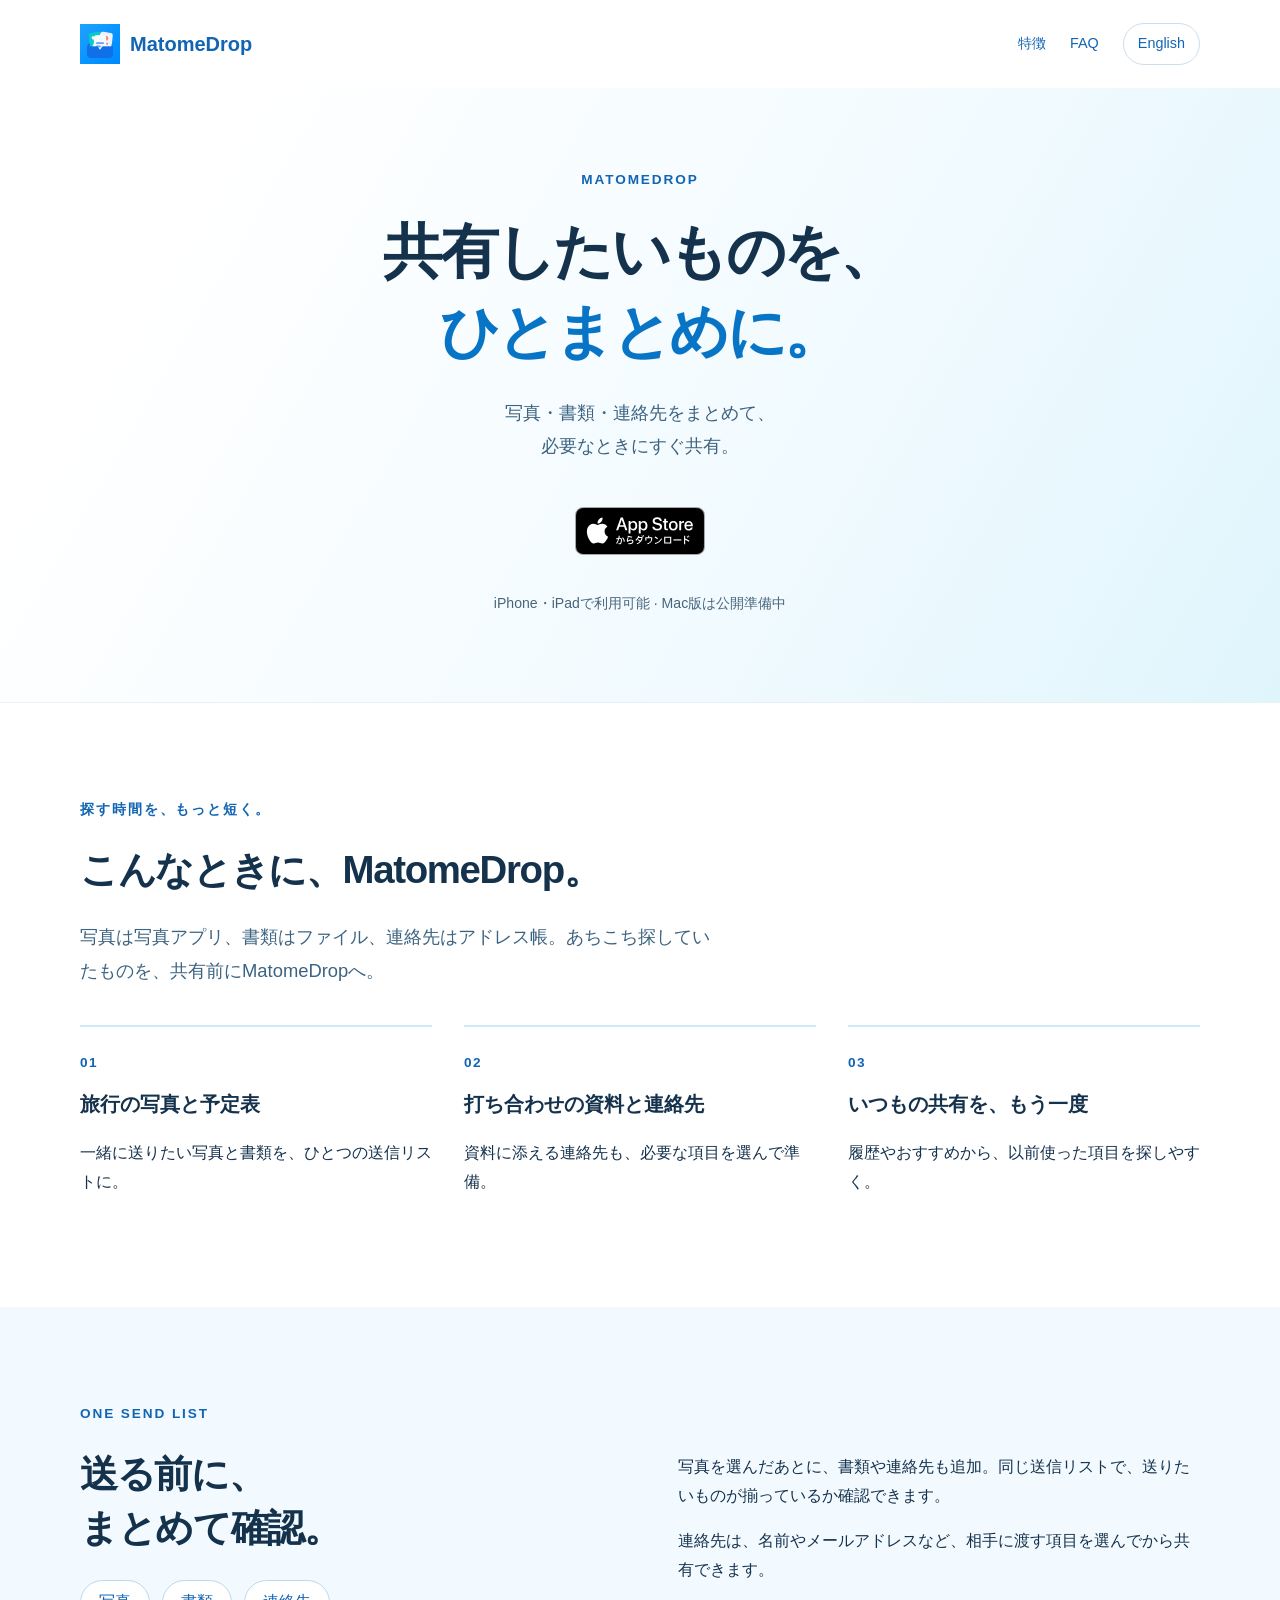
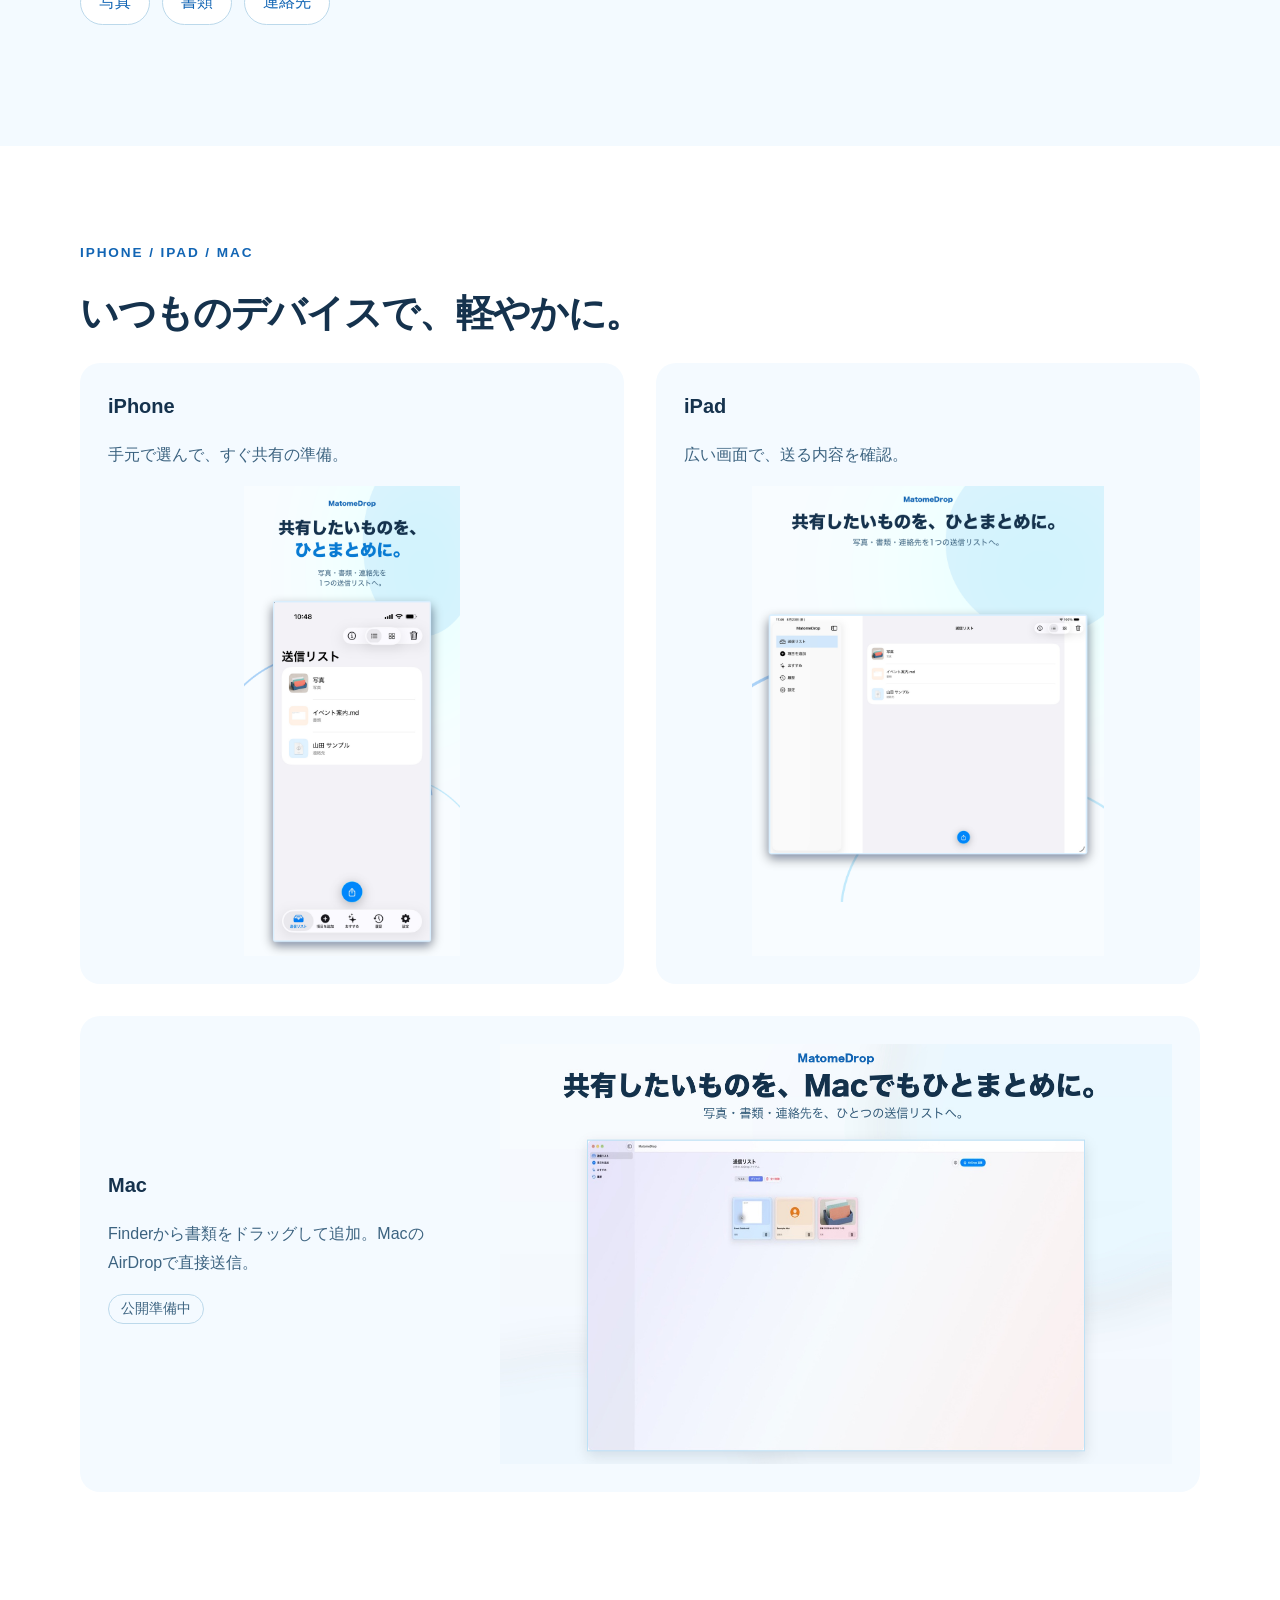
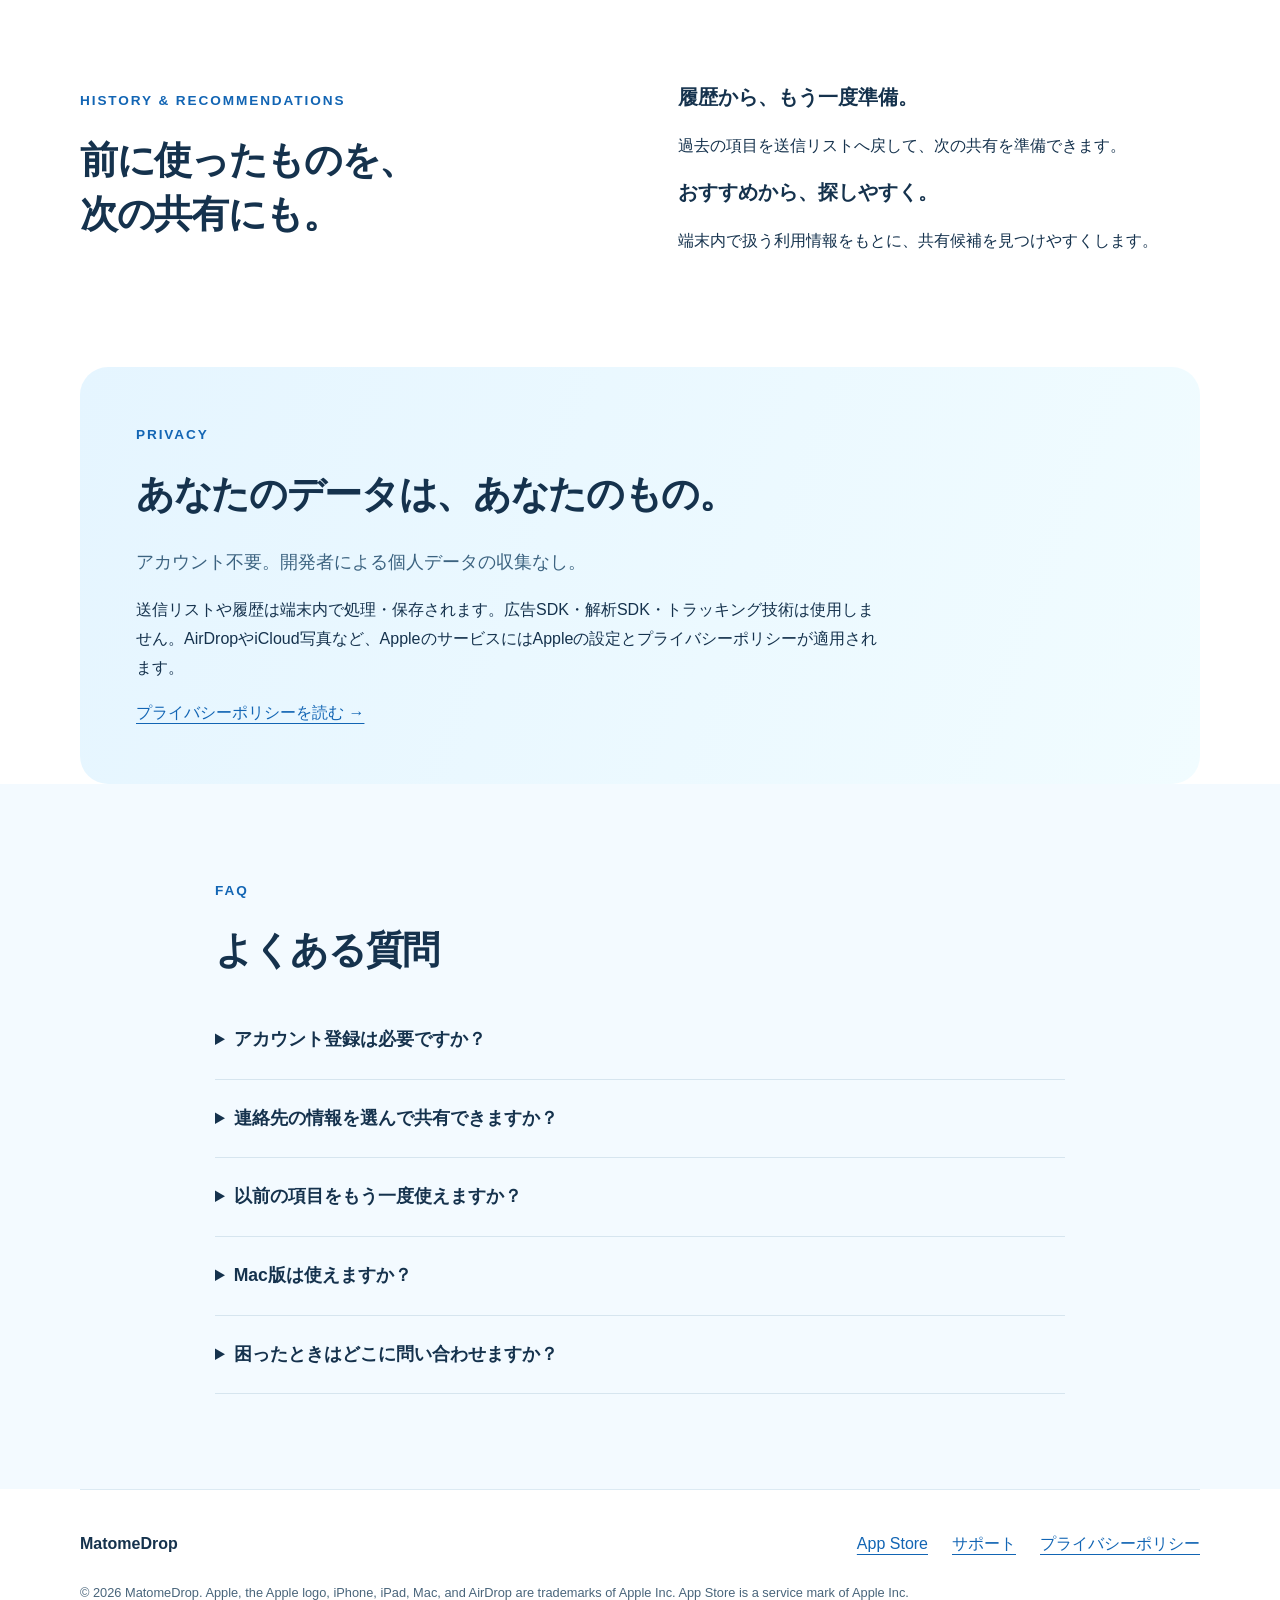
==== site/index.html @ 0c3134cf "Publish bilingual MatomeDrop official website Add Japanese and English marketing pages under site wh" ====
<!doctype html>
<html lang="ja"><head><meta charset="utf-8"><meta name="viewport" content="width=device-width,initial-scale=1"><title>MatomeDrop — 共有したいものを、ひとまとめに。</title><meta name="description" content="写真・書類・連絡先をひとつの送信リストへ。履歴やおすすめから準備して、必要なときに共有。アカウント不要のMatomeDrop。"><link rel="canonical" href="https://manosukemac.github.io/matomedrop-privacy/site/"><link rel="alternate" hreflang="ja" href="https://manosukemac.github.io/matomedrop-privacy/site/"><link rel="alternate" hreflang="en" href="https://manosukemac.github.io/matomedrop-privacy/site/en/"><link rel="alternate" hreflang="x-default" href="https://manosukemac.github.io/matomedrop-privacy/site/"><meta property="og:type" content="website"><meta property="og:site_name" content="MatomeDrop"><meta property="og:title" content="MatomeDrop — 共有したいものを、ひとまとめに。"><meta property="og:description" content="写真・書類・連絡先をひとつの送信リストへ。履歴やおすすめから準備して、必要なときに共有。アカウント不要のMatomeDrop。"><meta property="og:url" content="https://manosukemac.github.io/matomedrop-privacy/site/"><meta property="og:locale" content="ja_JP"><meta property="og:image" content="https://manosukemac.github.io/matomedrop-privacy/site/assets/app-icon.png"><meta property="og:image:alt" content="MatomeDrop"><meta name="theme-color" content="#1265b4"><link rel="icon" type="image/png" href="assets/app-icon.png"><link rel="apple-touch-icon" href="assets/app-icon.png"><link rel="stylesheet" href="assets/site.css"><script defer src="links.js"></script></head><body>
<a class="skip" href="#main">本文へスキップ</a><header class="wrap header"><a class="brand" href="./"><img src="assets/app-icon.png" width="40" height="40" alt="">MatomeDrop</a><nav class="nav" aria-label="メインナビゲーション"><a class="optional" href="#features">特徴</a><a class="optional" href="#faq">FAQ</a><a class="language" href="en/" lang="en" hreflang="en">English</a></nav></header>
<main id="main"><section class="hero"><div class="wrap hero-copy"><div><p class="eyebrow">MatomeDrop</p><h1>共有したいものを、<br><span>ひとまとめに。</span></h1><p class="lead">写真・書類・連絡先をまとめて、<br>必要なときにすぐ共有。</p><a class="badge" data-app-store href="https://apps.apple.com/jp/app/matomedrop/id6803793190"><img src="assets/app-store-ja.svg" height="48" alt="App Storeでダウンロード"></a><p class="note">iPhone・iPadで利用可能 · Mac版は公開準備中</p></div></div></section>
<section class="wrap section" id="features"><div class="intro"><p class="eyebrow">探す時間を、もっと短く。</p><h2>こんなときに、MatomeDrop。</h2><p class="lead">写真は写真アプリ、書類はファイル、連絡先はアドレス帳。あちこち探していたものを、共有前にMatomeDropへ。</p></div><div class="three"><article><p class="number">01</p><h3>旅行の写真と予定表</h3><p>一緒に送りたい写真と書類を、ひとつの送信リストに。</p></article><article><p class="number">02</p><h3>打ち合わせの資料と連絡先</h3><p>資料に添える連絡先も、必要な項目を選んで準備。</p></article><article><p class="number">03</p><h3>いつもの共有を、もう一度</h3><p>履歴やおすすめから、以前使った項目を探しやすく。</p></article></div></section><section class="soft"><div class="wrap section split"><div><p class="eyebrow">One send list</p><h2>送る前に、<br>まとめて確認。</h2><div class="tags"><span>写真</span><span>書類</span><span>連絡先</span></div></div><div><p>写真を選んだあとに、書類や連絡先も追加。同じ送信リストで、送りたいものが揃っているか確認できます。</p><p>連絡先は、名前やメールアドレスなど、相手に渡す項目を選んでから共有できます。</p></div></div></section><section class="wrap section" id="devices"><p class="eyebrow">iPhone / iPad / Mac</p><h2>いつものデバイスで、軽やかに。</h2><div class="devices"><article class="device iphone"><div><h3>iPhone</h3><p>手元で選んで、すぐ共有の準備。</p></div><img class="" src="assets/iphone-ja.png" width="1320" height="2868" alt="iPhone版の送信リスト紹介画像" loading="lazy"></article><article class="device ipad"><div><h3>iPad</h3><p>広い画面で、送る内容を確認。</p></div><img class="" src="assets/ipad-ja.png" width="2064" height="2752" alt="iPad版の送信リスト紹介画像" loading="lazy"></article><article class="device mac"><div><h3>Mac</h3><p>Finderから書類をドラッグして追加。MacのAirDropで直接送信。</p><p class="status">公開準備中</p></div><img class="" src="assets/mac-ja.jpg" width="1280" height="800" alt="Mac版の送信リスト紹介画像" loading="lazy"></article></div></section><section class="wrap section"><div class="split"><div><p class="eyebrow">History & recommendations</p><h2>前に使ったものを、<br>次の共有にも。</h2></div><div><h3>履歴から、もう一度準備。</h3><p>過去の項目を送信リストへ戻して、次の共有を準備できます。</p><h3>おすすめから、探しやすく。</h3><p>端末内で扱う利用情報をもとに、共有候補を見つけやすくします。</p></div></div></section><section class="wrap privacy" aria-labelledby="privacy-title"><p class="eyebrow">Privacy</p><h2 id="privacy-title">あなたのデータは、あなたのもの。</h2><p class="lead">アカウント不要。開発者による個人データの収集なし。</p><p>送信リストや履歴は端末内で処理・保存されます。広告SDK・解析SDK・トラッキング技術は使用しません。AirDropやiCloud写真など、AppleのサービスにはAppleの設定とプライバシーポリシーが適用されます。</p><a href="https://manosukemac.github.io/matomedrop-privacy/">プライバシーポリシーを読む →</a></section><section class="soft"><div class="wrap section faq" id="faq"><p class="eyebrow">FAQ</p><h2>よくある質問</h2><details><summary>アカウント登録は必要ですか？</summary><p>必要ありません。アカウントを作らずに使えます。</p></details><details><summary>連絡先の情報を選んで共有できますか？</summary><p>はい。名前やメールアドレスなど、共有する項目を選べます。</p></details><details><summary>以前の項目をもう一度使えますか？</summary><p>履歴から項目を送信リストへ戻して、共有の準備ができます。元の項目の状態によっては選び直しが必要です。</p></details><details><summary>Mac版は使えますか？</summary><p>Mac版は公開準備中です。現在の配信状況はApp Storeでご確認ください。</p></details><details><summary>困ったときはどこに問い合わせますか？</summary><p>サポートページからお問い合わせください。問題の説明に不要な写真・連絡先・書類の添付はお控えください。</p></details></div></section></main><footer class="wrap footer"><div class="footer-row"><strong>MatomeDrop</strong><nav aria-label="関連リンク"><a data-app-store href="https://apps.apple.com/jp/app/matomedrop/id6803793190">App Store</a><a href="https://manosukemac.github.io/matomedrop-privacy/support.html">サポート</a><a href="https://manosukemac.github.io/matomedrop-privacy/">プライバシーポリシー</a></nav></div><p class="legal">© 2026 MatomeDrop. Apple, the Apple logo, iPhone, iPad, Mac, and AirDrop are trademarks of Apple Inc. App Store is a service mark of Apple Inc.</p></footer></body></html>
---- site/assets/site.css ----
*{box-sizing:border-box}html{scroll-behavior:smooth;scroll-padding-top:30px}body{margin:0;color:#15324d;background:#fff;font-family:-apple-system,BlinkMacSystemFont,"Hiragino Kaku Gothic ProN","Segoe UI",sans-serif;line-height:1.8}a{color:#1265b4;text-underline-offset:5px}a:hover{text-decoration-thickness:2px}a:focus-visible,summary:focus-visible{outline:3px solid #075fae;outline-offset:6px}img{max-width:100%;height:auto;display:block}h1,h2,h3,p{margin-top:0}h1{font-size:clamp(2.35rem,4.6vw,4.3rem);line-height:1.35;letter-spacing:-.045em;margin-bottom:25px}h1 span{color:#0874c5}h2{font-size:clamp(1.85rem,3vw,2.8rem);line-height:1.4;letter-spacing:-.035em;margin-bottom:24px}h3{font-size:1.25rem;line-height:1.5}p{font-size:1rem}.wrap{width:min(1120px,calc(100% - 48px));margin:auto}.header{display:flex;align-items:center;justify-content:space-between;gap:20px;padding:23px 0}.brand{display:flex;gap:10px;align-items:center;text-decoration:none;font-weight:750;font-size:1.25rem;color:#1265b4}.brand img{width:40px;height:40px}.nav{display:flex;align-items:center;gap:24px;font-size:.9rem}.nav a{text-decoration:none}.language{border:1px solid #cedfea;border-radius:30px;padding:7px 14px}.hero{background:linear-gradient(120deg,#fff 15%,#f0faff 65%,#dff5fc);border-bottom:1px solid #e6f1f7}.hero-copy{max-width:960px;padding:80px 0 72px;text-align:center}.hero-copy .lead{margin-left:auto;margin-right:auto}.hero-copy .badge{padding:14px}.eyebrow{text-transform:uppercase;color:#1265b4;font-size:.85rem;font-weight:750;letter-spacing:.14em;margin-bottom:20px}.lead{font-size:1.15rem;color:#3c6380;max-width:35em}.badge{display:inline-block;margin:12px 0;padding:14px 14px 14px 0}.badge img{height:48px;width:auto}.note{font-size:.88rem;color:#49657b}.section{padding:95px 0}.intro{max-width:770px}.three{display:grid;grid-template-columns:repeat(3,1fr);gap:32px;margin-top:38px}.three article{border-top:2px solid #cceafa;padding-top:24px}.number{color:#1265b4;font-size:.85rem;font-weight:700;letter-spacing:.1em}.soft{background:#f3faff}.split{display:grid;grid-template-columns:1fr 1fr;gap:75px;align-items:center}.tags{display:flex;gap:12px;flex-wrap:wrap;margin:26px 0}.tags span{border:1px solid #bcd9eb;border-radius:100px;padding:7px 18px;color:#1265b4;background:white}.privacy{background:linear-gradient(110deg,#e5f5ff,#f1fcff);border-radius:28px;padding:56px}.privacy p{max-width:750px}.devices{display:grid;grid-template-columns:1fr 1fr;gap:32px}.device{background:#f4faff;border-radius:20px;padding:28px}.device img{max-height:470px;margin:auto;object-fit:contain}.device p{color:#3c6380}.device.mac{grid-column:1/-1;display:grid;grid-template-columns:.75fr 1.4fr;align-items:center;gap:32px}.device.mac img{max-height:none}.status{display:inline-block;color:#3c6380;border:1px solid #bcd9eb;border-radius:20px;font-size:.85rem;padding:2px 12px}.faq{max-width:850px}details{border-bottom:1px solid #d6e5ef;padding:23px 0}summary{font-size:1.1rem;font-weight:650;cursor:pointer}details p{margin:16px 0 0;color:#3c6380}.footer{border-top:1px solid #dceaf3;padding:40px 0}.footer-row{display:flex;justify-content:space-between;gap:25px;flex-wrap:wrap}.footer nav{display:flex;gap:24px;flex-wrap:wrap}.legal{font-size:.8rem;color:#49657b;margin:22px 0 0}.skip{position:absolute;left:15px;top:-100px;background:white;padding:12px;z-index:10}.skip:focus{top:10px}@media(max-width:740px){.wrap{width:calc(100% - 40px)}.nav{gap:12px}.nav .optional{display:none}.hero-copy{padding:50px 0 44px}.section{padding:60px 0}.three,.split,.devices{grid-template-columns:1fr;gap:28px}.privacy{padding:30px 24px}.device.mac{grid-column:auto;display:block}.device.mac img{margin-top:25px}.brand{font-size:1.05rem}.footer-row{display:block}.footer nav{margin-top:20px}}@media(prefers-reduced-motion:reduce){html{scroll-behavior:auto}}
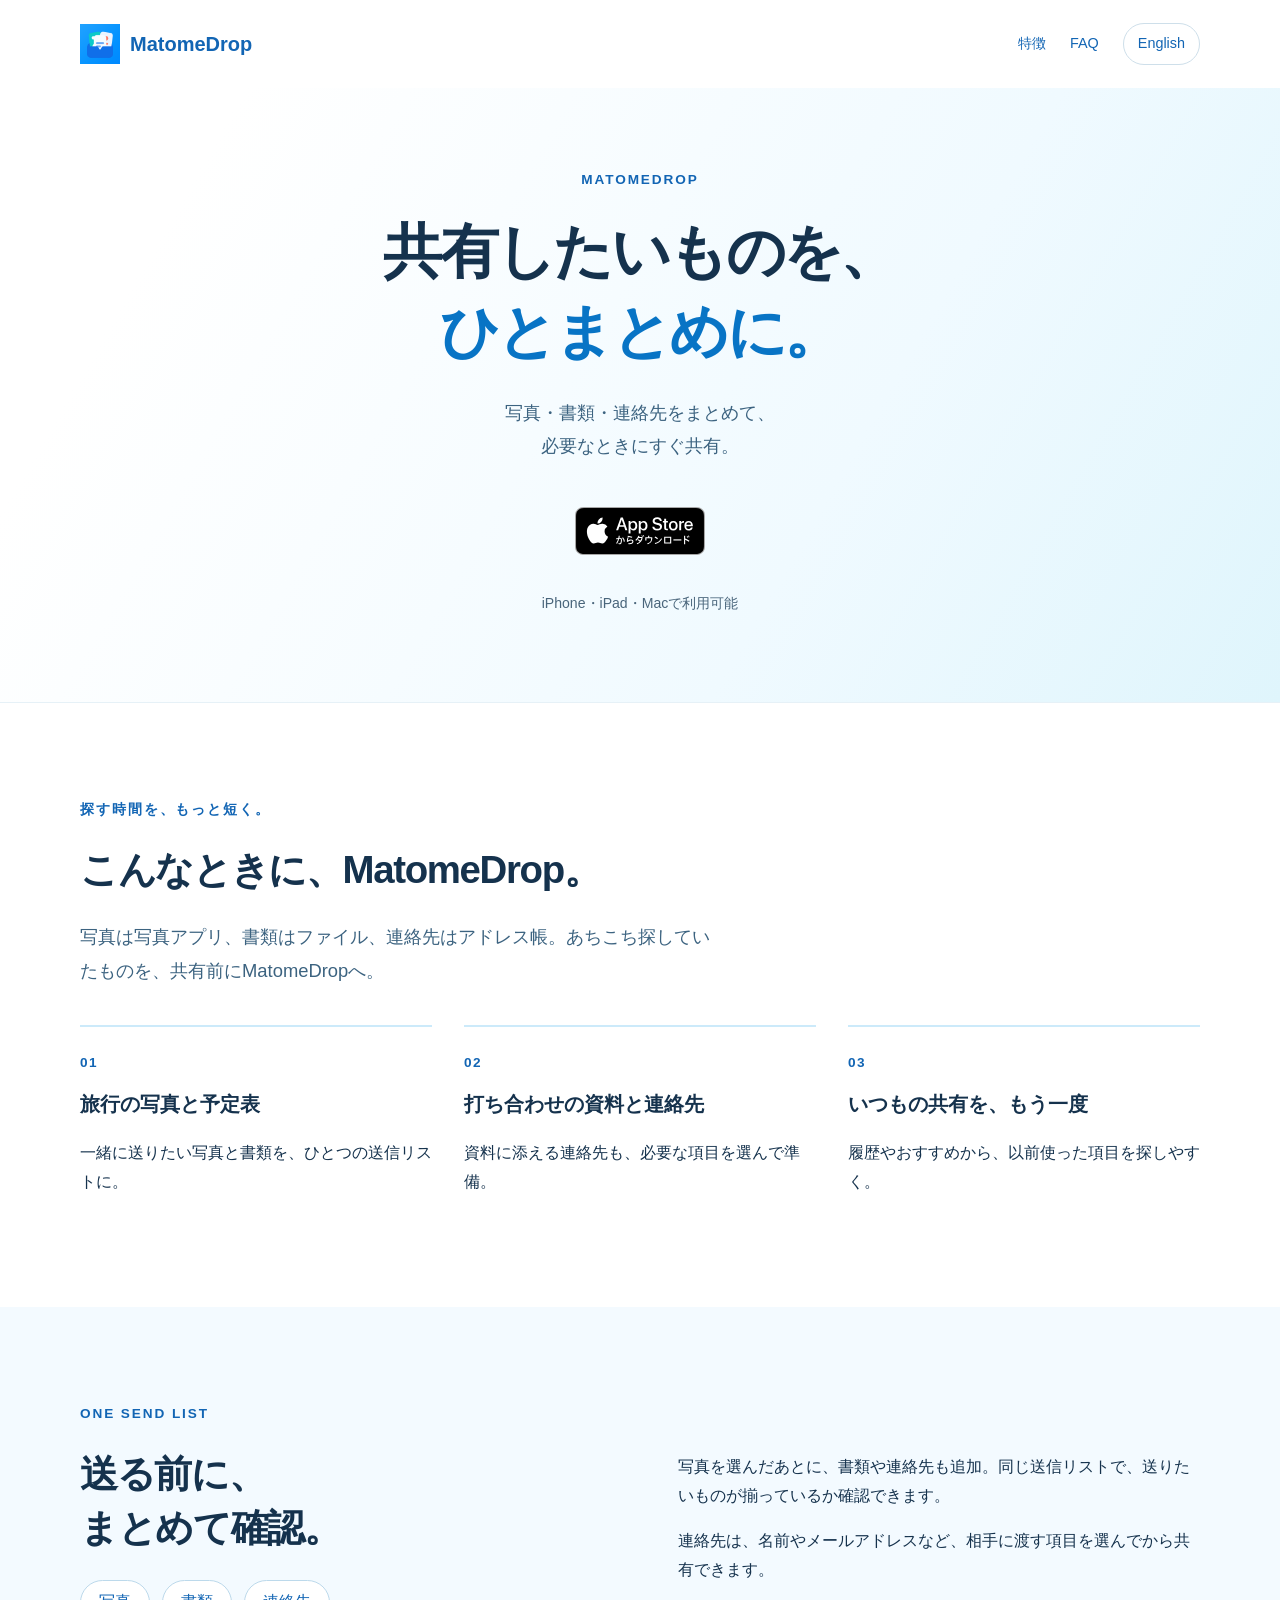
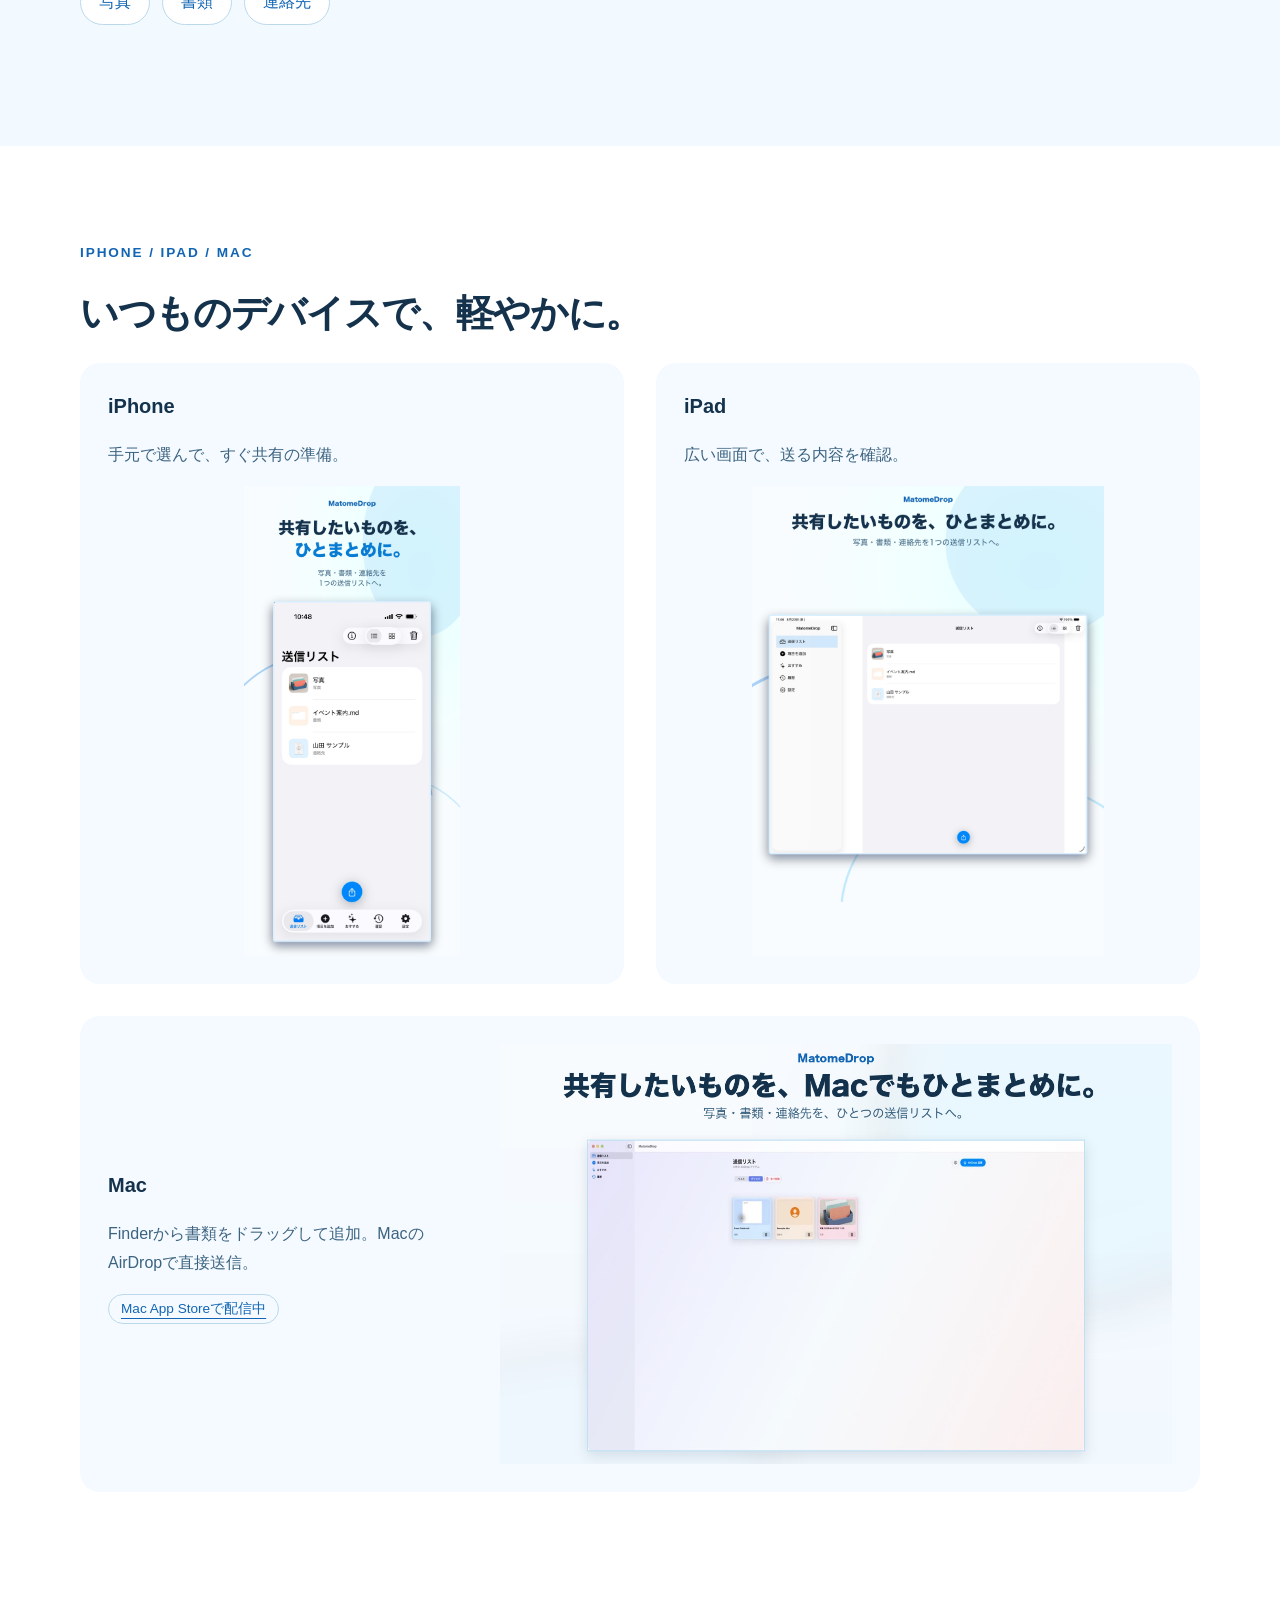
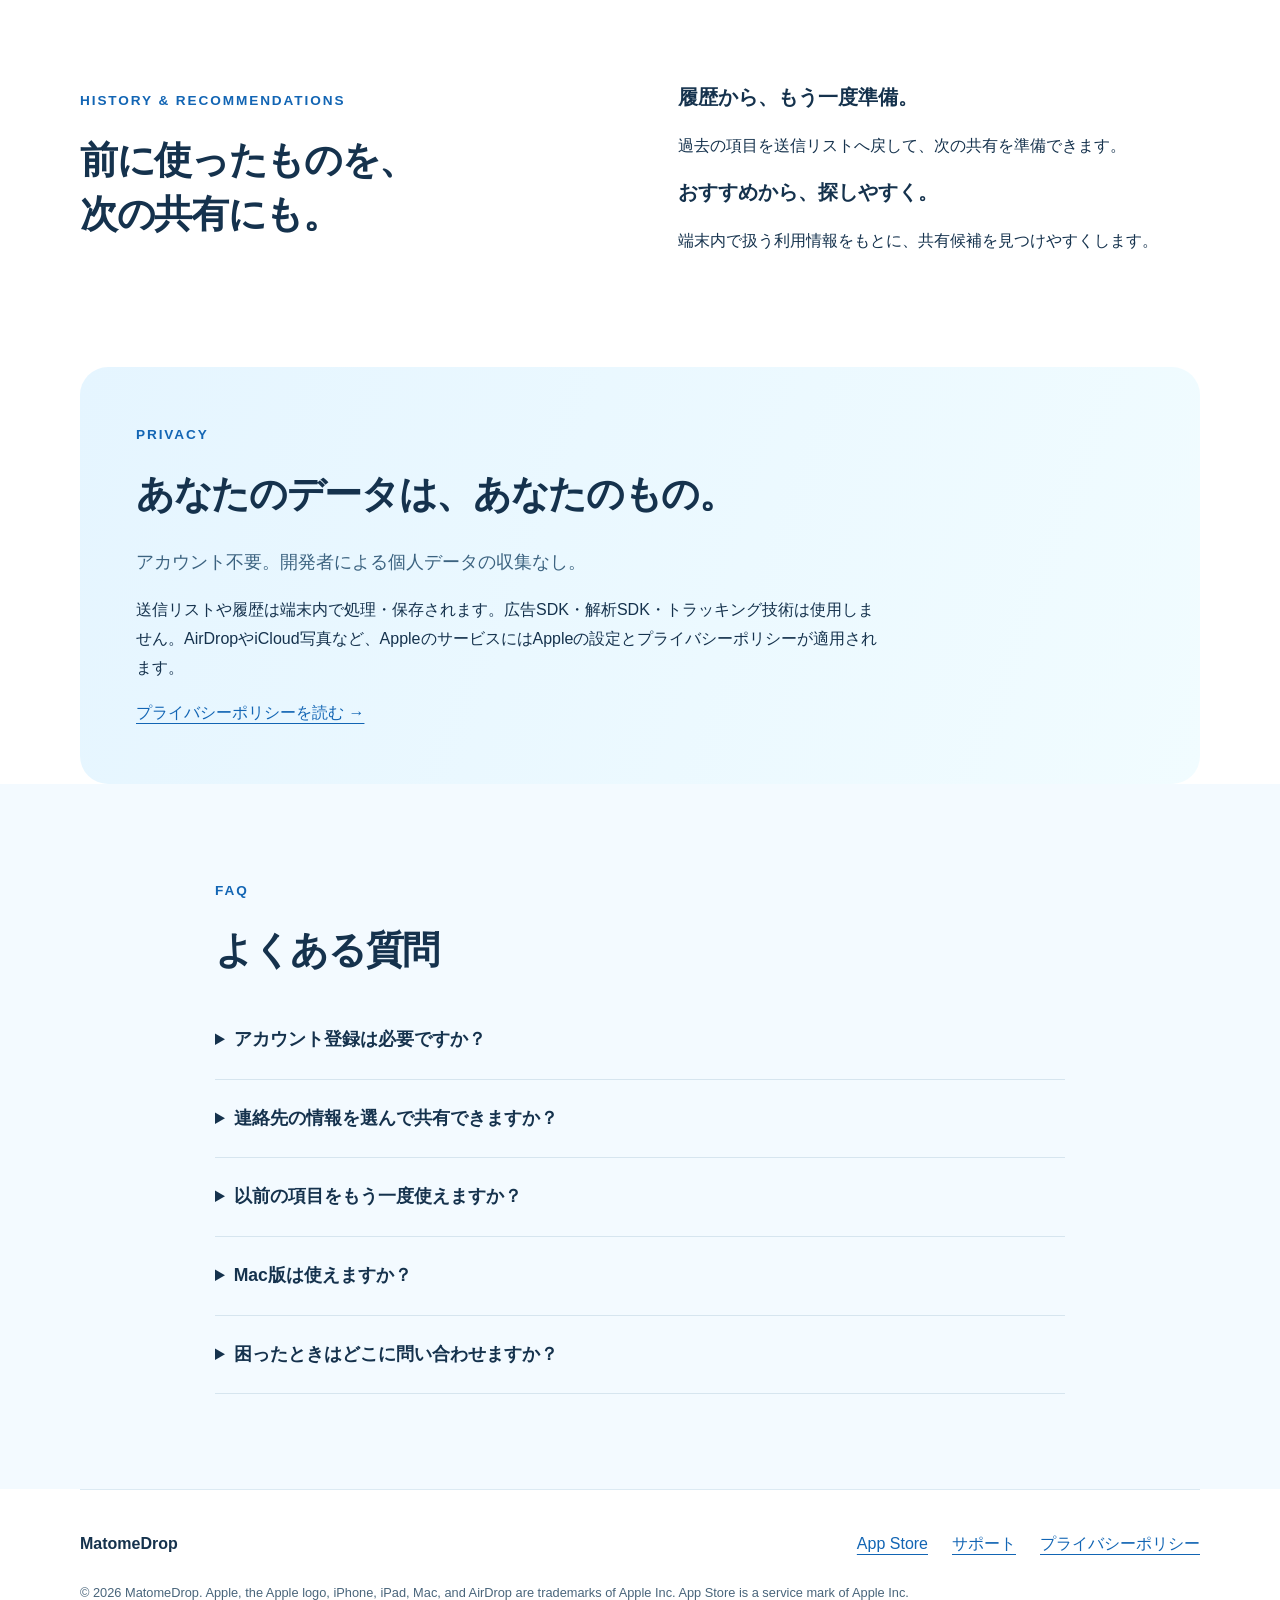
==== commit 02f9e459: "Announce Mac availability on bilingual website" ====
--- a/site/index.html
+++ b/site/index.html
@@ -1,5 +1,5 @@
 <!doctype html>
 <html lang="ja"><head><meta charset="utf-8"><meta name="viewport" content="width=device-width,initial-scale=1"><title>MatomeDrop — 共有したいものを、ひとまとめに。</title><meta name="description" content="写真・書類・連絡先をひとつの送信リストへ。履歴やおすすめから準備して、必要なときに共有。アカウント不要のMatomeDrop。"><link rel="canonical" href="https://manosukemac.github.io/matomedrop-privacy/site/"><link rel="alternate" hreflang="ja" href="https://manosukemac.github.io/matomedrop-privacy/site/"><link rel="alternate" hreflang="en" href="https://manosukemac.github.io/matomedrop-privacy/site/en/"><link rel="alternate" hreflang="x-default" href="https://manosukemac.github.io/matomedrop-privacy/site/"><meta property="og:type" content="website"><meta property="og:site_name" content="MatomeDrop"><meta property="og:title" content="MatomeDrop — 共有したいものを、ひとまとめに。"><meta property="og:description" content="写真・書類・連絡先をひとつの送信リストへ。履歴やおすすめから準備して、必要なときに共有。アカウント不要のMatomeDrop。"><meta property="og:url" content="https://manosukemac.github.io/matomedrop-privacy/site/"><meta property="og:locale" content="ja_JP"><meta property="og:image" content="https://manosukemac.github.io/matomedrop-privacy/site/assets/app-icon.png"><meta property="og:image:alt" content="MatomeDrop"><meta name="theme-color" content="#1265b4"><link rel="icon" type="image/png" href="assets/app-icon.png"><link rel="apple-touch-icon" href="assets/app-icon.png"><link rel="stylesheet" href="assets/site.css"><script defer src="links.js"></script></head><body>
 <a class="skip" href="#main">本文へスキップ</a><header class="wrap header"><a class="brand" href="./"><img src="assets/app-icon.png" width="40" height="40" alt="">MatomeDrop</a><nav class="nav" aria-label="メインナビゲーション"><a class="optional" href="#features">特徴</a><a class="optional" href="#faq">FAQ</a><a class="language" href="en/" lang="en" hreflang="en">English</a></nav></header>
-<main id="main"><section class="hero"><div class="wrap hero-copy"><div><p class="eyebrow">MatomeDrop</p><h1>共有したいものを、<br><span>ひとまとめに。</span></h1><p class="lead">写真・書類・連絡先をまとめて、<br>必要なときにすぐ共有。</p><a class="badge" data-app-store href="https://apps.apple.com/jp/app/matomedrop/id6803793190"><img src="assets/app-store-ja.svg" height="48" alt="App Storeでダウンロード"></a><p class="note">iPhone・iPadで利用可能 · Mac版は公開準備中</p></div></div></section>
-<section class="wrap section" id="features"><div class="intro"><p class="eyebrow">探す時間を、もっと短く。</p><h2>こんなときに、MatomeDrop。</h2><p class="lead">写真は写真アプリ、書類はファイル、連絡先はアドレス帳。あちこち探していたものを、共有前にMatomeDropへ。</p></div><div class="three"><article><p class="number">01</p><h3>旅行の写真と予定表</h3><p>一緒に送りたい写真と書類を、ひとつの送信リストに。</p></article><article><p class="number">02</p><h3>打ち合わせの資料と連絡先</h3><p>資料に添える連絡先も、必要な項目を選んで準備。</p></article><article><p class="number">03</p><h3>いつもの共有を、もう一度</h3><p>履歴やおすすめから、以前使った項目を探しやすく。</p></article></div></section><section class="soft"><div class="wrap section split"><div><p class="eyebrow">One send list</p><h2>送る前に、<br>まとめて確認。</h2><div class="tags"><span>写真</span><span>書類</span><span>連絡先</span></div></div><div><p>写真を選んだあとに、書類や連絡先も追加。同じ送信リストで、送りたいものが揃っているか確認できます。</p><p>連絡先は、名前やメールアドレスなど、相手に渡す項目を選んでから共有できます。</p></div></div></section><section class="wrap section" id="devices"><p class="eyebrow">iPhone / iPad / Mac</p><h2>いつものデバイスで、軽やかに。</h2><div class="devices"><article class="device iphone"><div><h3>iPhone</h3><p>手元で選んで、すぐ共有の準備。</p></div><img class="" src="assets/iphone-ja.png" width="1320" height="2868" alt="iPhone版の送信リスト紹介画像" loading="lazy"></article><article class="device ipad"><div><h3>iPad</h3><p>広い画面で、送る内容を確認。</p></div><img class="" src="assets/ipad-ja.png" width="2064" height="2752" alt="iPad版の送信リスト紹介画像" loading="lazy"></article><article class="device mac"><div><h3>Mac</h3><p>Finderから書類をドラッグして追加。MacのAirDropで直接送信。</p><p class="status">公開準備中</p></div><img class="" src="assets/mac-ja.jpg" width="1280" height="800" alt="Mac版の送信リスト紹介画像" loading="lazy"></article></div></section><section class="wrap section"><div class="split"><div><p class="eyebrow">History & recommendations</p><h2>前に使ったものを、<br>次の共有にも。</h2></div><div><h3>履歴から、もう一度準備。</h3><p>過去の項目を送信リストへ戻して、次の共有を準備できます。</p><h3>おすすめから、探しやすく。</h3><p>端末内で扱う利用情報をもとに、共有候補を見つけやすくします。</p></div></div></section><section class="wrap privacy" aria-labelledby="privacy-title"><p class="eyebrow">Privacy</p><h2 id="privacy-title">あなたのデータは、あなたのもの。</h2><p class="lead">アカウント不要。開発者による個人データの収集なし。</p><p>送信リストや履歴は端末内で処理・保存されます。広告SDK・解析SDK・トラッキング技術は使用しません。AirDropやiCloud写真など、AppleのサービスにはAppleの設定とプライバシーポリシーが適用されます。</p><a href="https://manosukemac.github.io/matomedrop-privacy/">プライバシーポリシーを読む →</a></section><section class="soft"><div class="wrap section faq" id="faq"><p class="eyebrow">FAQ</p><h2>よくある質問</h2><details><summary>アカウント登録は必要ですか？</summary><p>必要ありません。アカウントを作らずに使えます。</p></details><details><summary>連絡先の情報を選んで共有できますか？</summary><p>はい。名前やメールアドレスなど、共有する項目を選べます。</p></details><details><summary>以前の項目をもう一度使えますか？</summary><p>履歴から項目を送信リストへ戻して、共有の準備ができます。元の項目の状態によっては選び直しが必要です。</p></details><details><summary>Mac版は使えますか？</summary><p>Mac版は公開準備中です。現在の配信状況はApp Storeでご確認ください。</p></details><details><summary>困ったときはどこに問い合わせますか？</summary><p>サポートページからお問い合わせください。問題の説明に不要な写真・連絡先・書類の添付はお控えください。</p></details></div></section></main><footer class="wrap footer"><div class="footer-row"><strong>MatomeDrop</strong><nav aria-label="関連リンク"><a data-app-store href="https://apps.apple.com/jp/app/matomedrop/id6803793190">App Store</a><a href="https://manosukemac.github.io/matomedrop-privacy/support.html">サポート</a><a href="https://manosukemac.github.io/matomedrop-privacy/">プライバシーポリシー</a></nav></div><p class="legal">© 2026 MatomeDrop. Apple, the Apple logo, iPhone, iPad, Mac, and AirDrop are trademarks of Apple Inc. App Store is a service mark of Apple Inc.</p></footer></body></html>+<main id="main"><section class="hero"><div class="wrap hero-copy"><div><p class="eyebrow">MatomeDrop</p><h1>共有したいものを、<br><span>ひとまとめに。</span></h1><p class="lead">写真・書類・連絡先をまとめて、<br>必要なときにすぐ共有。</p><a class="badge" data-app-store href="https://apps.apple.com/jp/app/matomedrop/id6803793190"><img src="assets/app-store-ja.svg" height="48" alt="App Storeでダウンロード"></a><p class="note">iPhone・iPad・Macで利用可能</p></div></div></section>
+<section class="wrap section" id="features"><div class="intro"><p class="eyebrow">探す時間を、もっと短く。</p><h2>こんなときに、MatomeDrop。</h2><p class="lead">写真は写真アプリ、書類はファイル、連絡先はアドレス帳。あちこち探していたものを、共有前にMatomeDropへ。</p></div><div class="three"><article><p class="number">01</p><h3>旅行の写真と予定表</h3><p>一緒に送りたい写真と書類を、ひとつの送信リストに。</p></article><article><p class="number">02</p><h3>打ち合わせの資料と連絡先</h3><p>資料に添える連絡先も、必要な項目を選んで準備。</p></article><article><p class="number">03</p><h3>いつもの共有を、もう一度</h3><p>履歴やおすすめから、以前使った項目を探しやすく。</p></article></div></section><section class="soft"><div class="wrap section split"><div><p class="eyebrow">One send list</p><h2>送る前に、<br>まとめて確認。</h2><div class="tags"><span>写真</span><span>書類</span><span>連絡先</span></div></div><div><p>写真を選んだあとに、書類や連絡先も追加。同じ送信リストで、送りたいものが揃っているか確認できます。</p><p>連絡先は、名前やメールアドレスなど、相手に渡す項目を選んでから共有できます。</p></div></div></section><section class="wrap section" id="devices"><p class="eyebrow">iPhone / iPad / Mac</p><h2>いつものデバイスで、軽やかに。</h2><div class="devices"><article class="device iphone"><div><h3>iPhone</h3><p>手元で選んで、すぐ共有の準備。</p></div><img class="" src="assets/iphone-ja.png" width="1320" height="2868" alt="iPhone版の送信リスト紹介画像" loading="lazy"></article><article class="device ipad"><div><h3>iPad</h3><p>広い画面で、送る内容を確認。</p></div><img class="" src="assets/ipad-ja.png" width="2064" height="2752" alt="iPad版の送信リスト紹介画像" loading="lazy"></article><article class="device mac"><div><h3>Mac</h3><p>Finderから書類をドラッグして追加。MacのAirDropで直接送信。</p><p class="status"><a data-app-store href="https://apps.apple.com/jp/app/matomedrop/id6803793190">Mac App Storeで配信中</a></p></div><img class="" src="assets/mac-ja.jpg" width="1280" height="800" alt="Mac版の送信リスト紹介画像" loading="lazy"></article></div></section><section class="wrap section"><div class="split"><div><p class="eyebrow">History & recommendations</p><h2>前に使ったものを、<br>次の共有にも。</h2></div><div><h3>履歴から、もう一度準備。</h3><p>過去の項目を送信リストへ戻して、次の共有を準備できます。</p><h3>おすすめから、探しやすく。</h3><p>端末内で扱う利用情報をもとに、共有候補を見つけやすくします。</p></div></div></section><section class="wrap privacy" aria-labelledby="privacy-title"><p class="eyebrow">Privacy</p><h2 id="privacy-title">あなたのデータは、あなたのもの。</h2><p class="lead">アカウント不要。開発者による個人データの収集なし。</p><p>送信リストや履歴は端末内で処理・保存されます。広告SDK・解析SDK・トラッキング技術は使用しません。AirDropやiCloud写真など、AppleのサービスにはAppleの設定とプライバシーポリシーが適用されます。</p><a href="https://manosukemac.github.io/matomedrop-privacy/">プライバシーポリシーを読む →</a></section><section class="soft"><div class="wrap section faq" id="faq"><p class="eyebrow">FAQ</p><h2>よくある質問</h2><details><summary>アカウント登録は必要ですか？</summary><p>必要ありません。アカウントを作らずに使えます。</p></details><details><summary>連絡先の情報を選んで共有できますか？</summary><p>はい。名前やメールアドレスなど、共有する項目を選べます。</p></details><details><summary>以前の項目をもう一度使えますか？</summary><p>履歴から項目を送信リストへ戻して、共有の準備ができます。元の項目の状態によっては選び直しが必要です。</p></details><details><summary>Mac版は使えますか？</summary><p>はい。Mac版は現在ご利用いただけます。<a data-app-store href="https://apps.apple.com/jp/app/matomedrop/id6803793190">Mac App Storeで見る →</a></p></details><details><summary>困ったときはどこに問い合わせますか？</summary><p>サポートページからお問い合わせください。問題の説明に不要な写真・連絡先・書類の添付はお控えください。</p></details></div></section></main><footer class="wrap footer"><div class="footer-row"><strong>MatomeDrop</strong><nav aria-label="関連リンク"><a data-app-store href="https://apps.apple.com/jp/app/matomedrop/id6803793190">App Store</a><a href="https://manosukemac.github.io/matomedrop-privacy/support.html">サポート</a><a href="https://manosukemac.github.io/matomedrop-privacy/">プライバシーポリシー</a></nav></div><p class="legal">© 2026 MatomeDrop. Apple, the Apple logo, iPhone, iPad, Mac, and AirDrop are trademarks of Apple Inc. App Store is a service mark of Apple Inc.</p></footer></body></html>
